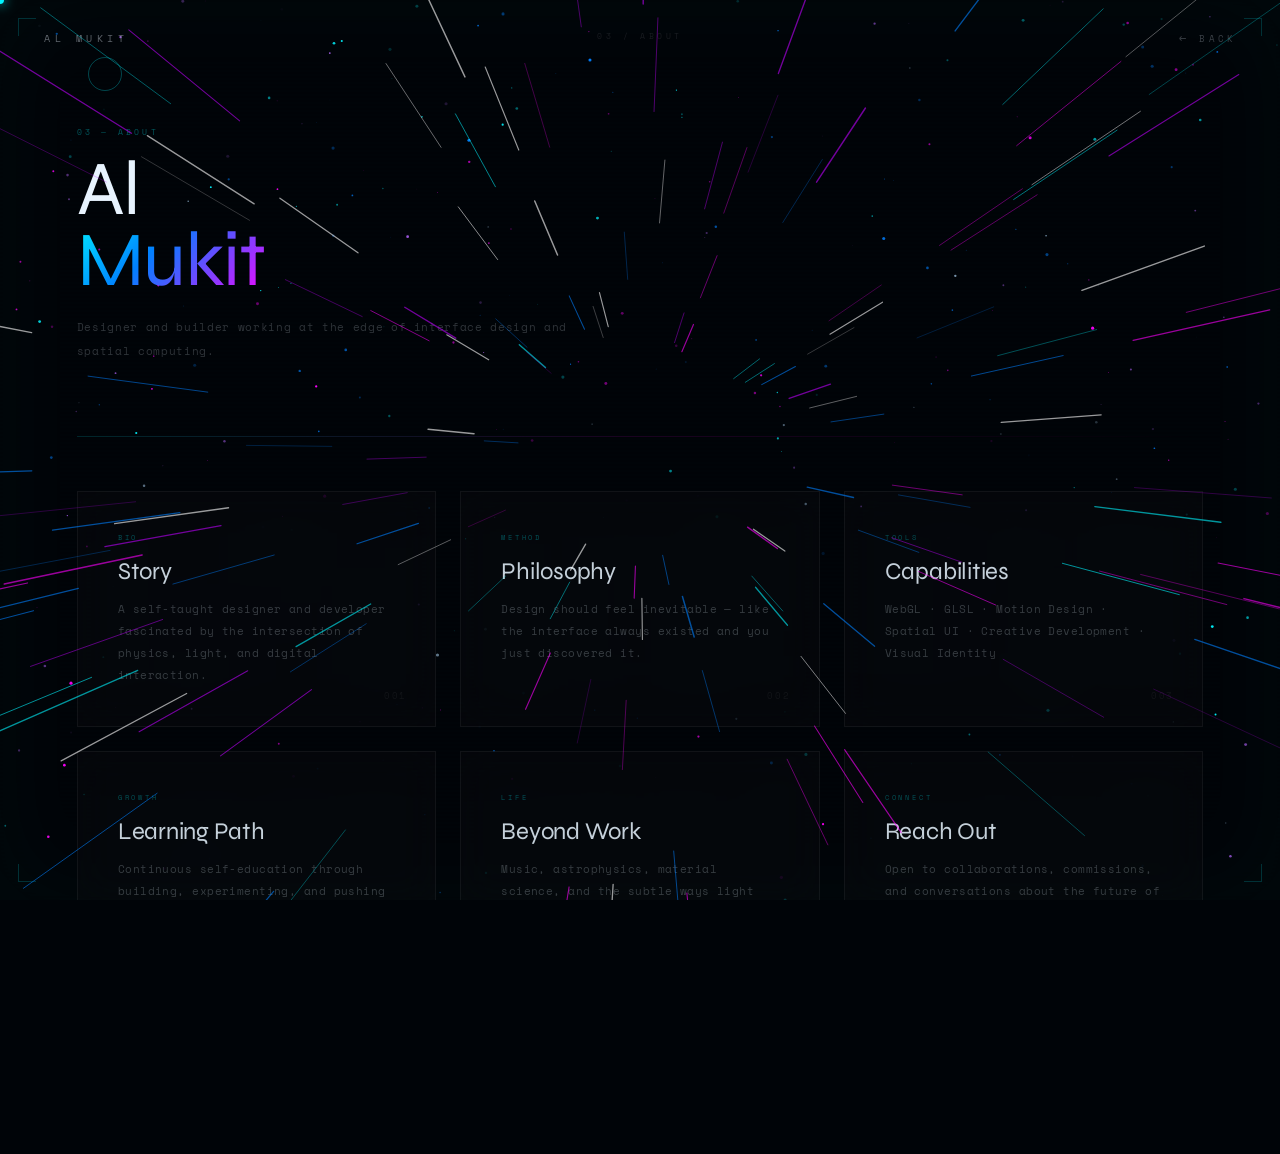
==== about.html @ 35c2d3c3 "Add files via upload" ====
<!DOCTYPE html>
<html lang="en">
<head>
<meta charset="UTF-8">
<meta name="viewport" content="width=device-width, initial-scale=1.0">
<title>About — Al Mukit</title>
<link href="https://fonts.googleapis.com/css2?family=Syne:wght@200;300;400;700&family=Space+Mono:wght@400;700&display=swap" rel="stylesheet">
<style>
*,*::before,*::after{margin:0;padding:0;box-sizing:border-box;}
:root{--cyan:#00f5ff;--magenta:#ff00ff;--blue:#0080ff;--purple:#bf00ff;--deep:#000408;}
html,body{width:100%;height:100%;background:var(--deep);color:#e8f4ff;font-family:'Syne',sans-serif;overflow-x:hidden;cursor:none;}

/* CURSOR */
#cur,#cur-ring{display:none;}
@media(pointer:fine){
  #cur{display:block;position:fixed;z-index:99999;pointer-events:none;width:8px;height:8px;border-radius:50%;background:var(--cyan);transform:translate(-50%,-50%);box-shadow:0 0 12px var(--cyan);mix-blend-mode:screen;}
  #cur-ring{display:block;position:fixed;z-index:99998;pointer-events:none;width:34px;height:34px;border-radius:50%;border:1px solid rgba(0,245,255,0.28);transform:translate(-50%,-50%);transition:width .15s,height .15s;}
}

canvas#bg{position:fixed;inset:0;z-index:0;pointer-events:none;}
.scanlines{position:fixed;inset:0;z-index:2;pointer-events:none;background:repeating-linear-gradient(0deg,transparent,transparent 2px,rgba(0,0,0,0.03) 2px,rgba(0,0,0,0.03) 4px);}
.edge-glow{position:fixed;inset:0;z-index:2;pointer-events:none;box-shadow:inset 0 0 100px rgba(0,245,255,0.03),inset 0 0 50px rgba(0,0,0,0.5);}
.bracket{position:fixed;z-index:10;pointer-events:none;width:18px;height:18px;}
.bracket.tl{top:18px;left:18px;border-top:1px solid rgba(0,245,255,0.18);border-left:1px solid rgba(0,245,255,0.18);}
.bracket.tr{top:18px;right:18px;border-top:1px solid rgba(0,245,255,0.18);border-right:1px solid rgba(0,245,255,0.18);}
.bracket.bl{bottom:18px;left:18px;border-bottom:1px solid rgba(0,245,255,0.18);border-left:1px solid rgba(0,245,255,0.18);}
.bracket.br{bottom:18px;right:18px;border-bottom:1px solid rgba(0,245,255,0.18);border-right:1px solid rgba(0,245,255,0.18);}

/* NAV */
nav{position:fixed;top:0;left:0;right:0;z-index:100;padding:clamp(18px,3.5vw,30px) clamp(20px,5vw,44px);display:flex;align-items:center;justify-content:space-between;}
.logo{font-size:10px;font-weight:400;letter-spacing:0.45em;text-transform:uppercase;color:rgba(232,244,255,0.4);font-family:'Space Mono',monospace;text-decoration:none;cursor:none;}
.back-btn{font-size:9px;font-weight:400;letter-spacing:0.35em;text-transform:uppercase;color:rgba(232,244,255,0.25);font-family:'Space Mono',monospace;text-decoration:none;cursor:none;display:flex;align-items:center;gap:10px;transition:color 0.3s;border:none;background:none;}
.back-btn:hover{color:rgba(0,245,255,0.6);}
.back-btn::before{content:'←';font-size:12px;}

/* PAGE LABEL */
.page-label{position:fixed;top:clamp(18px,3.5vw,30px);left:50%;transform:translateX(-50%);z-index:100;font-family:'Space Mono',monospace;font-size:8px;letter-spacing:0.45em;text-transform:uppercase;color:rgba(232,244,255,0.1);}

/* MAIN CONTENT */
main{position:relative;z-index:10;min-height:100vh;padding:clamp(100px,14vh,140px) clamp(24px,6vw,80px) 80px;}

/* PAGE HEADER */
.page-header{margin-bottom:clamp(40px,8vh,80px);opacity:0;animation:fadeUp 0.9s cubic-bezier(0.23,1,0.32,1) 0.1s both;}
.page-num{font-family:'Space Mono',monospace;font-size:8px;letter-spacing:0.4em;text-transform:uppercase;color:rgba(0,245,255,0.35);margin-bottom:16px;}
.page-title{font-size:clamp(36px,6vw,80px);font-weight:200;letter-spacing:-0.02em;color:#e8f4ff;line-height:0.92;}
.page-title .accent{background:linear-gradient(135deg,var(--cyan),var(--blue) 40%,var(--magenta));-webkit-background-clip:text;-webkit-text-fill-color:transparent;}
.page-desc{margin-top:20px;font-size:clamp(9px,1.4vw,11px);color:rgba(232,244,255,0.2);font-family:'Space Mono',monospace;letter-spacing:0.06em;line-height:2.2;max-width:500px;}

/* DIVIDER */
.divider{width:100%;height:1px;background:linear-gradient(90deg,rgba(0,245,255,0.15),rgba(255,0,255,0.1),transparent);margin-bottom:clamp(40px,6vh,60px);opacity:0;animation:fadeUp 0.7s ease 0.3s both;}

/* GRID */
.grid{display:grid;grid-template-columns:repeat(auto-fill,minmax(min(320px,100%),1fr));gap:clamp(16px,2.5vw,24px);}

/* CARD */
.card{position:relative;padding:clamp(28px,4vw,40px);border:1px solid rgba(255,255,255,0.05);background:rgba(255,255,255,0.015);backdrop-filter:blur(20px);transition:all 0.5s cubic-bezier(0.23,1,0.32,1);cursor:none;opacity:0;overflow:hidden;}
.card::before{content:'';position:absolute;inset:0;background:linear-gradient(135deg,rgba(0,245,255,0.02) 0%,transparent 60%);opacity:0;transition:opacity 0.4s;}
.card::after{content:'';position:absolute;top:0;left:0;right:0;height:1px;background:linear-gradient(90deg,transparent,rgba(0,245,255,0.2),transparent);transform:scaleX(0);transition:transform 0.4s;}
.card:hover{border-color:rgba(0,245,255,0.12);transform:translateY(-4px);}
.card:hover::before{opacity:1;}
.card:hover::after{transform:scaleX(1);}
.card-tag{font-family:'Space Mono',monospace;font-size:7px;letter-spacing:0.4em;text-transform:uppercase;color:rgba(0,245,255,0.3);margin-bottom:14px;}
.card-title{font-size:clamp(18px,2.5vw,24px);font-weight:300;color:rgba(232,244,255,0.85);margin-bottom:12px;letter-spacing:-0.01em;}
.card-desc{font-size:clamp(9px,1.2vw,11px);color:rgba(232,244,255,0.22);font-family:'Space Mono',monospace;line-height:2;letter-spacing:0.04em;}
.card-num{position:absolute;bottom:24px;right:28px;font-family:'Space Mono',monospace;font-size:9px;color:rgba(255,255,255,0.06);letter-spacing:0.2em;}

/* FOOTER LINE */
.foot{margin-top:clamp(50px,8vh,80px);padding-top:24px;border-top:1px solid rgba(255,255,255,0.04);font-family:'Space Mono',monospace;font-size:8px;letter-spacing:0.22em;text-transform:uppercase;color:rgba(232,244,255,0.07);display:flex;justify-content:space-between;opacity:0;animation:fadeUp 0.7s ease 0.8s both;}

@keyframes fadeUp{from{opacity:0;transform:translateY(20px)}to{opacity:1;transform:translateY(0)}}
@keyframes fadeIn{from{opacity:0}to{opacity:1}}

/* TRANSITION OVERLAY */
#trans{position:fixed;inset:0;z-index:99990;pointer-events:none;}
</style>
</head>
<body>

<div id="cur"></div>
<div id="cur-ring"></div>
<canvas id="bg"></canvas>
<div class="scanlines"></div>
<div class="edge-glow"></div>
<div class="bracket tl"></div><div class="bracket tr"></div>
<div class="bracket bl"></div><div class="bracket br"></div>
<canvas id="trans"></canvas>

<nav>
  <a href="index.html" class="logo nav-back">Al Mukit</a>
  <div class="page-label">03 / About</div>
  <a href="index.html" class="back-btn nav-back">Back</a>
</nav>

<main>
  <div class="page-header">
    <div class="page-num">03 — About</div>
    <h1 class="page-title">Al<br><span class="accent">Mukit</span></h1>
    <p class="page-desc">Designer and builder working at the edge of interface design and spatial computing.</p>
  </div>

  <div class="divider"></div>

  <div class="grid">
    <div class="card" style="animation:fadeUp 0.8s cubic-bezier(0.23,1,0.32,1) 0.35s both;">
      <div class="card-tag">Bio</div>
      <div class="card-title">Story</div>
      <div class="card-desc">A self-taught designer and developer fascinated by the intersection of physics, light, and digital interaction.</div>
      <div class="card-num">001</div>
    </div>
    <div class="card" style="animation:fadeUp 0.8s cubic-bezier(0.23,1,0.32,1) 0.43s both;">
      <div class="card-tag">Method</div>
      <div class="card-title">Philosophy</div>
      <div class="card-desc">Design should feel inevitable — like the interface always existed and you just discovered it.</div>
      <div class="card-num">002</div>
    </div>
    <div class="card" style="animation:fadeUp 0.8s cubic-bezier(0.23,1,0.32,1) 0.51s both;">
      <div class="card-tag">Tools</div>
      <div class="card-title">Capabilities</div>
      <div class="card-desc">WebGL · GLSL · Motion Design · Spatial UI · Creative Development · Visual Identity</div>
      <div class="card-num">003</div>
    </div>
    <div class="card" style="animation:fadeUp 0.8s cubic-bezier(0.23,1,0.32,1) 0.59s both;">
      <div class="card-tag">Growth</div>
      <div class="card-title">Learning Path</div>
      <div class="card-desc">Continuous self-education through building, experimenting, and pushing boundaries of the web platform.</div>
      <div class="card-num">004</div>
    </div>
    <div class="card" style="animation:fadeUp 0.8s cubic-bezier(0.23,1,0.32,1) 0.67s both;">
      <div class="card-tag">Life</div>
      <div class="card-title">Beyond Work</div>
      <div class="card-desc">Music, astrophysics, material science, and the subtle ways light interacts with the physical world.</div>
      <div class="card-num">005</div>
    </div>
    <div class="card" style="animation:fadeUp 0.8s cubic-bezier(0.23,1,0.32,1) 0.75s both;">
      <div class="card-tag">Connect</div>
      <div class="card-title">Reach Out</div>
      <div class="card-desc">Open to collaborations, commissions, and conversations about the future of interfaces.</div>
      <div class="card-num">006</div>
    </div>
  </div>

  <div class="foot">
    <span>© 2026 Al Mukit</span>
    <span>About</span>
    <span>Made with ❤️</span>
  </div>
</main>

<script>
// CURSOR
const cur=document.getElementById('cur'),ring=document.getElementById('cur-ring');
if(cur){
  let mx=innerWidth/2,my=innerHeight/2,rx=mx,ry=my;
  document.addEventListener('mousemove',e=>{mx=e.clientX;my=e.clientY;cur.style.left=mx+'px';cur.style.top=my+'px';});
  (function ar(){if(!ring)return;rx+=(mx-rx)*0.13;ry+=(my-ry)*0.13;ring.style.left=rx+'px';ring.style.top=ry+'px';requestAnimationFrame(ar);})();
}

// STAR BG
const bgC=document.getElementById('bg'),bgX=bgC.getContext('2d');
let stars=[];
function resizeBg(){bgC.width=innerWidth;bgC.height=innerHeight;stars=Array.from({length:400},()=>({x:Math.random()*bgC.width,y:Math.random()*bgC.height,r:Math.random()*1.4+0.2,a:Math.random(),da:(Math.random()-0.5)*0.004,col:Math.random()>0.75?'rgba(0,245,255,':Math.random()>0.6?'rgba(255,0,255,':Math.random()>0.45?'rgba(0,128,255,':Math.random()>0.3?'rgba(180,100,255,':'rgba(180,220,255,'}));}
resizeBg();window.addEventListener('resize',resizeBg);
(function db(){bgX.clearRect(0,0,bgC.width,bgC.height);stars.forEach(s=>{s.a+=s.da;if(s.a<=0||s.a>=1)s.da*=-1;bgX.beginPath();bgX.arc(s.x,s.y,s.r,0,Math.PI*2);bgX.fillStyle=s.col+Math.max(0,Math.min(1,s.a)).toFixed(2)+')';bgX.fill();});requestAnimationFrame(db);})();

// ENTRY — star implosion (stars converge to center then page appears)
const tc=document.getElementById('trans'),tCtx=tc.getContext('2d');
function resizeT(){tc.width=innerWidth;tc.height=innerHeight;}resizeT();window.addEventListener('resize',resizeT);
(function entryAnim(){
  const cx=innerWidth/2,cy=innerHeight/2;
  const pts=Array.from({length:160},()=>{
    const angle=Math.random()*Math.PI*2;
    const dist=Math.random()*Math.max(innerWidth,innerHeight)*0.8+200;
    return{x:cx+Math.cos(angle)*dist,y:cy+Math.sin(angle)*dist,tx:cx,ty:cy,col:['#00f5ff','#ff00ff','#0080ff','#bf00ff','#ffffff'][Math.floor(Math.random()*5)],a:1,done:false,w:Math.random()*1.2+0.3};
  });
  let frame=0;
  function draw(){
    frame++;
    tCtx.clearRect(0,0,tc.width,tc.height);
    if(frame>35){tCtx.clearRect(0,0,tc.width,tc.height);return;}
    const prog=frame/35;
    pts.forEach(p=>{
      const cx2=p.x+(p.tx-p.x)*prog*1.2;
      const cy2=p.y+(p.ty-p.y)*prog*1.2;
      const tail=p.x+(p.tx-p.x)*Math.max(0,prog-0.12)*1.2;
      const tail2=p.y+(p.ty-p.y)*Math.max(0,prog-0.12)*1.2;
      tCtx.beginPath();tCtx.moveTo(cx2,cy2);tCtx.lineTo(tail,tail2);
      tCtx.strokeStyle=p.col;tCtx.globalAlpha=1-prog;tCtx.lineWidth=p.w;tCtx.lineCap='round';tCtx.stroke();tCtx.globalAlpha=1;
    });
    requestAnimationFrame(draw);
  }
  draw();
})();

// BACK NAV with burst
function burstOut(href){
  const cx=innerWidth/2,cy=innerHeight/2;
  const pts=Array.from({length:200},()=>{
    const angle=Math.random()*Math.PI*2,spd=Math.random()*16+5;
    return{x:cx,y:cy,vx:Math.cos(angle)*spd,vy:Math.sin(angle)*spd,col:['#00f5ff','#ff00ff','#0080ff','#bf00ff','#fff'][Math.floor(Math.random()*5)],a:1,da:-(Math.random()*0.02+0.01),w:Math.random()*1.2+0.3};
  });
  const flash=document.createElement('div');
  flash.style.cssText='position:fixed;inset:0;z-index:99989;background:#fff;opacity:0;pointer-events:none;transition:opacity 0.1s;';
  document.body.appendChild(flash);
  setTimeout(()=>{flash.style.opacity='0.7';},0);
  setTimeout(()=>{flash.style.opacity='0';},130);
  let el=0;
  (function draw(){
    el++;
    tCtx.clearRect(0,0,tc.width,tc.height);
    if(el>18){const fa=Math.min((el-18)/20,1);tCtx.fillStyle=`rgba(0,4,8,${(fa*0.95).toFixed(2)})`;tCtx.fillRect(0,0,tc.width,tc.height);}
    pts.forEach(p=>{
      if(p.a<=0)return;
      p.x+=p.vx;p.y+=p.vy;p.vx*=0.97;p.vy*=0.97;p.a+=p.da;
      const tx=p.x-p.vx*5,ty=p.y-p.vy*5;
      tCtx.beginPath();tCtx.moveTo(p.x,p.y);tCtx.lineTo(tx,ty);
      tCtx.strokeStyle=p.col;tCtx.globalAlpha=Math.max(0,p.a);tCtx.lineWidth=p.w;tCtx.lineCap='round';tCtx.stroke();tCtx.globalAlpha=1;
    });
    if(el>50){window.location.href=href;return;}
    requestAnimationFrame(draw);
  })();
}
document.querySelectorAll('.nav-back').forEach(a=>{
  a.addEventListener('click',e=>{e.preventDefault();burstOut(a.getAttribute('href'));});
});
</script>
</body>
</html>
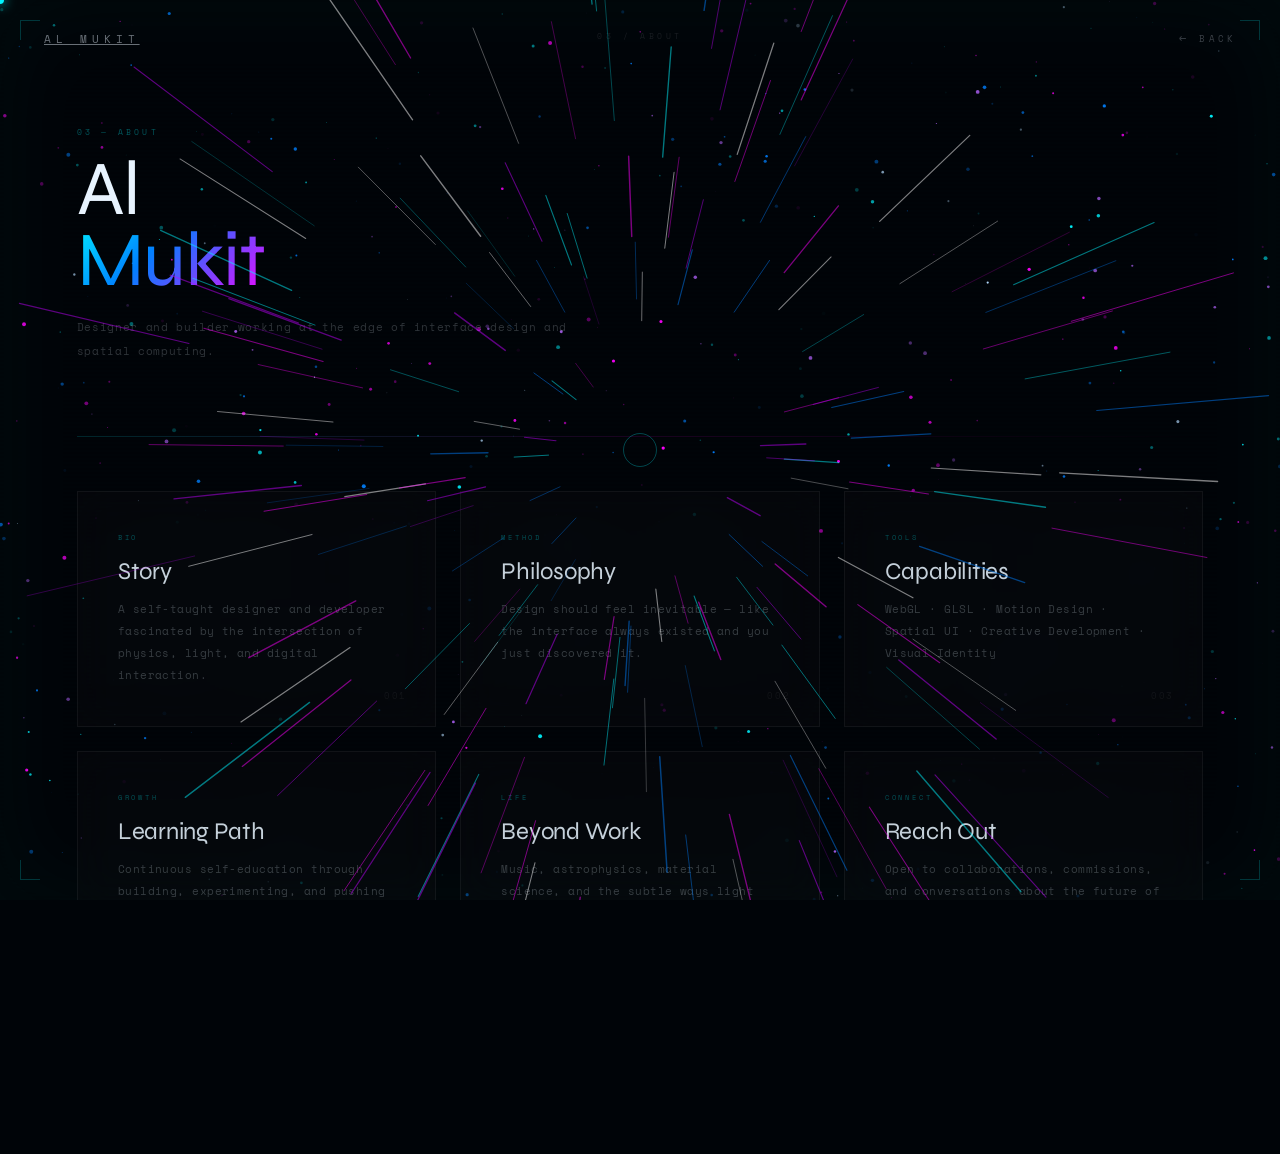
==== commit c02dfc1c: "Extract inline CSS/JS; add shared assets Remove large inline styles and scripts from multiple pages " ====
--- a/about.html
+++ b/about.html
@@ -5,86 +5,28 @@
 <meta name="viewport" content="width=device-width, initial-scale=1.0">
 <title>About — Al Mukit</title>
 <link href="https://fonts.googleapis.com/css2?family=Syne:wght@200;300;400;700&family=Space+Mono:wght@400;700&display=swap" rel="stylesheet">
-<style>
-*,*::before,*::after{margin:0;padding:0;box-sizing:border-box;}
-:root{--cyan:#00f5ff;--magenta:#ff00ff;--blue:#0080ff;--purple:#bf00ff;--deep:#000408;}
-html,body{width:100%;height:100%;background:var(--deep);color:#e8f4ff;font-family:'Syne',sans-serif;overflow-x:hidden;cursor:none;}
+<!-- Core shared system styles framework -->
+<link rel="stylesheet" href="css/global.css">
+<!-- Page profile specific grid variables -->
+<link rel="stylesheet" href="css/about.css">
+</head>
+<body class="about-page">
 
-/* CURSOR */
-#cur,#cur-ring{display:none;}
-@media(pointer:fine){
-  #cur{display:block;position:fixed;z-index:99999;pointer-events:none;width:8px;height:8px;border-radius:50%;background:var(--cyan);transform:translate(-50%,-50%);box-shadow:0 0 12px var(--cyan);mix-blend-mode:screen;}
-  #cur-ring{display:block;position:fixed;z-index:99998;pointer-events:none;width:34px;height:34px;border-radius:50%;border:1px solid rgba(0,245,255,0.28);transform:translate(-50%,-50%);transition:width .15s,height .15s;}
-}
-
-canvas#bg{position:fixed;inset:0;z-index:0;pointer-events:none;}
-.scanlines{position:fixed;inset:0;z-index:2;pointer-events:none;background:repeating-linear-gradient(0deg,transparent,transparent 2px,rgba(0,0,0,0.03) 2px,rgba(0,0,0,0.03) 4px);}
-.edge-glow{position:fixed;inset:0;z-index:2;pointer-events:none;box-shadow:inset 0 0 100px rgba(0,245,255,0.03),inset 0 0 50px rgba(0,0,0,0.5);}
-.bracket{position:fixed;z-index:10;pointer-events:none;width:18px;height:18px;}
-.bracket.tl{top:18px;left:18px;border-top:1px solid rgba(0,245,255,0.18);border-left:1px solid rgba(0,245,255,0.18);}
-.bracket.tr{top:18px;right:18px;border-top:1px solid rgba(0,245,255,0.18);border-right:1px solid rgba(0,245,255,0.18);}
-.bracket.bl{bottom:18px;left:18px;border-bottom:1px solid rgba(0,245,255,0.18);border-left:1px solid rgba(0,245,255,0.18);}
-.bracket.br{bottom:18px;right:18px;border-bottom:1px solid rgba(0,245,255,0.18);border-right:1px solid rgba(0,245,255,0.18);}
-
-/* NAV */
-nav{position:fixed;top:0;left:0;right:0;z-index:100;padding:clamp(18px,3.5vw,30px) clamp(20px,5vw,44px);display:flex;align-items:center;justify-content:space-between;}
-.logo{font-size:10px;font-weight:400;letter-spacing:0.45em;text-transform:uppercase;color:rgba(232,244,255,0.4);font-family:'Space Mono',monospace;text-decoration:none;cursor:none;}
-.back-btn{font-size:9px;font-weight:400;letter-spacing:0.35em;text-transform:uppercase;color:rgba(232,244,255,0.25);font-family:'Space Mono',monospace;text-decoration:none;cursor:none;display:flex;align-items:center;gap:10px;transition:color 0.3s;border:none;background:none;}
-.back-btn:hover{color:rgba(0,245,255,0.6);}
-.back-btn::before{content:'←';font-size:12px;}
-
-/* PAGE LABEL */
-.page-label{position:fixed;top:clamp(18px,3.5vw,30px);left:50%;transform:translateX(-50%);z-index:100;font-family:'Space Mono',monospace;font-size:8px;letter-spacing:0.45em;text-transform:uppercase;color:rgba(232,244,255,0.1);}
-
-/* MAIN CONTENT */
-main{position:relative;z-index:10;min-height:100vh;padding:clamp(100px,14vh,140px) clamp(24px,6vw,80px) 80px;}
-
-/* PAGE HEADER */
-.page-header{margin-bottom:clamp(40px,8vh,80px);opacity:0;animation:fadeUp 0.9s cubic-bezier(0.23,1,0.32,1) 0.1s both;}
-.page-num{font-family:'Space Mono',monospace;font-size:8px;letter-spacing:0.4em;text-transform:uppercase;color:rgba(0,245,255,0.35);margin-bottom:16px;}
-.page-title{font-size:clamp(36px,6vw,80px);font-weight:200;letter-spacing:-0.02em;color:#e8f4ff;line-height:0.92;}
-.page-title .accent{background:linear-gradient(135deg,var(--cyan),var(--blue) 40%,var(--magenta));-webkit-background-clip:text;-webkit-text-fill-color:transparent;}
-.page-desc{margin-top:20px;font-size:clamp(9px,1.4vw,11px);color:rgba(232,244,255,0.2);font-family:'Space Mono',monospace;letter-spacing:0.06em;line-height:2.2;max-width:500px;}
-
-/* DIVIDER */
-.divider{width:100%;height:1px;background:linear-gradient(90deg,rgba(0,245,255,0.15),rgba(255,0,255,0.1),transparent);margin-bottom:clamp(40px,6vh,60px);opacity:0;animation:fadeUp 0.7s ease 0.3s both;}
-
-/* GRID */
-.grid{display:grid;grid-template-columns:repeat(auto-fill,minmax(min(320px,100%),1fr));gap:clamp(16px,2.5vw,24px);}
-
-/* CARD */
-.card{position:relative;padding:clamp(28px,4vw,40px);border:1px solid rgba(255,255,255,0.05);background:rgba(255,255,255,0.015);backdrop-filter:blur(20px);transition:all 0.5s cubic-bezier(0.23,1,0.32,1);cursor:none;opacity:0;overflow:hidden;}
-.card::before{content:'';position:absolute;inset:0;background:linear-gradient(135deg,rgba(0,245,255,0.02) 0%,transparent 60%);opacity:0;transition:opacity 0.4s;}
-.card::after{content:'';position:absolute;top:0;left:0;right:0;height:1px;background:linear-gradient(90deg,transparent,rgba(0,245,255,0.2),transparent);transform:scaleX(0);transition:transform 0.4s;}
-.card:hover{border-color:rgba(0,245,255,0.12);transform:translateY(-4px);}
-.card:hover::before{opacity:1;}
-.card:hover::after{transform:scaleX(1);}
-.card-tag{font-family:'Space Mono',monospace;font-size:7px;letter-spacing:0.4em;text-transform:uppercase;color:rgba(0,245,255,0.3);margin-bottom:14px;}
-.card-title{font-size:clamp(18px,2.5vw,24px);font-weight:300;color:rgba(232,244,255,0.85);margin-bottom:12px;letter-spacing:-0.01em;}
-.card-desc{font-size:clamp(9px,1.2vw,11px);color:rgba(232,244,255,0.22);font-family:'Space Mono',monospace;line-height:2;letter-spacing:0.04em;}
-.card-num{position:absolute;bottom:24px;right:28px;font-family:'Space Mono',monospace;font-size:9px;color:rgba(255,255,255,0.06);letter-spacing:0.2em;}
-
-/* FOOTER LINE */
-.foot{margin-top:clamp(50px,8vh,80px);padding-top:24px;border-top:1px solid rgba(255,255,255,0.04);font-family:'Space Mono',monospace;font-size:8px;letter-spacing:0.22em;text-transform:uppercase;color:rgba(232,244,255,0.07);display:flex;justify-content:space-between;opacity:0;animation:fadeUp 0.7s ease 0.8s both;}
-
-@keyframes fadeUp{from{opacity:0;transform:translateY(20px)}to{opacity:1;transform:translateY(0)}}
-@keyframes fadeIn{from{opacity:0}to{opacity:1}}
-
-/* TRANSITION OVERLAY */
-#trans{position:fixed;inset:0;z-index:99990;pointer-events:none;}
-</style>
-</head>
-<body>
-
+<!-- Core Application Cursor Fields -->
 <div id="cur"></div>
 <div id="cur-ring"></div>
-<canvas id="bg"></canvas>
+
+<!-- Background Star Field Canvas Element (Shared Engine Identifier) -->
+<canvas id="bg-canvas"></canvas>
 <div class="scanlines"></div>
 <div class="edge-glow"></div>
 <div class="bracket tl"></div><div class="bracket tr"></div>
 <div class="bracket bl"></div><div class="bracket br"></div>
+
+<!-- Implosion/Explosion Transition Interface Overlay Layer -->
 <canvas id="trans"></canvas>
 
+<!-- Top Level Core Navigation Panel -->
 <nav>
   <a href="index.html" class="logo nav-back">Al Mukit</a>
   <div class="page-label">03 / About</div>
@@ -100,6 +42,7 @@
 
   <div class="divider"></div>
 
+  <!-- Profiling Presentation Data Mesh -->
   <div class="grid">
     <div class="card" style="animation:fadeUp 0.8s cubic-bezier(0.23,1,0.32,1) 0.35s both;">
       <div class="card-tag">Bio</div>
@@ -146,82 +89,7 @@
   </div>
 </main>
 
-<script>
-// CURSOR
-const cur=document.getElementById('cur'),ring=document.getElementById('cur-ring');
-if(cur){
-  let mx=innerWidth/2,my=innerHeight/2,rx=mx,ry=my;
-  document.addEventListener('mousemove',e=>{mx=e.clientX;my=e.clientY;cur.style.left=mx+'px';cur.style.top=my+'px';});
-  (function ar(){if(!ring)return;rx+=(mx-rx)*0.13;ry+=(my-ry)*0.13;ring.style.left=rx+'px';ring.style.top=ry+'px';requestAnimationFrame(ar);})();
-}
-
-// STAR BG
-const bgC=document.getElementById('bg'),bgX=bgC.getContext('2d');
-let stars=[];
-function resizeBg(){bgC.width=innerWidth;bgC.height=innerHeight;stars=Array.from({length:400},()=>({x:Math.random()*bgC.width,y:Math.random()*bgC.height,r:Math.random()*1.4+0.2,a:Math.random(),da:(Math.random()-0.5)*0.004,col:Math.random()>0.75?'rgba(0,245,255,':Math.random()>0.6?'rgba(255,0,255,':Math.random()>0.45?'rgba(0,128,255,':Math.random()>0.3?'rgba(180,100,255,':'rgba(180,220,255,'}));}
-resizeBg();window.addEventListener('resize',resizeBg);
-(function db(){bgX.clearRect(0,0,bgC.width,bgC.height);stars.forEach(s=>{s.a+=s.da;if(s.a<=0||s.a>=1)s.da*=-1;bgX.beginPath();bgX.arc(s.x,s.y,s.r,0,Math.PI*2);bgX.fillStyle=s.col+Math.max(0,Math.min(1,s.a)).toFixed(2)+')';bgX.fill();});requestAnimationFrame(db);})();
-
-// ENTRY — star implosion (stars converge to center then page appears)
-const tc=document.getElementById('trans'),tCtx=tc.getContext('2d');
-function resizeT(){tc.width=innerWidth;tc.height=innerHeight;}resizeT();window.addEventListener('resize',resizeT);
-(function entryAnim(){
-  const cx=innerWidth/2,cy=innerHeight/2;
-  const pts=Array.from({length:160},()=>{
-    const angle=Math.random()*Math.PI*2;
-    const dist=Math.random()*Math.max(innerWidth,innerHeight)*0.8+200;
-    return{x:cx+Math.cos(angle)*dist,y:cy+Math.sin(angle)*dist,tx:cx,ty:cy,col:['#00f5ff','#ff00ff','#0080ff','#bf00ff','#ffffff'][Math.floor(Math.random()*5)],a:1,done:false,w:Math.random()*1.2+0.3};
-  });
-  let frame=0;
-  function draw(){
-    frame++;
-    tCtx.clearRect(0,0,tc.width,tc.height);
-    if(frame>35){tCtx.clearRect(0,0,tc.width,tc.height);return;}
-    const prog=frame/35;
-    pts.forEach(p=>{
-      const cx2=p.x+(p.tx-p.x)*prog*1.2;
-      const cy2=p.y+(p.ty-p.y)*prog*1.2;
-      const tail=p.x+(p.tx-p.x)*Math.max(0,prog-0.12)*1.2;
-      const tail2=p.y+(p.ty-p.y)*Math.max(0,prog-0.12)*1.2;
-      tCtx.beginPath();tCtx.moveTo(cx2,cy2);tCtx.lineTo(tail,tail2);
-      tCtx.strokeStyle=p.col;tCtx.globalAlpha=1-prog;tCtx.lineWidth=p.w;tCtx.lineCap='round';tCtx.stroke();tCtx.globalAlpha=1;
-    });
-    requestAnimationFrame(draw);
-  }
-  draw();
-})();
-
-// BACK NAV with burst
-function burstOut(href){
-  const cx=innerWidth/2,cy=innerHeight/2;
-  const pts=Array.from({length:200},()=>{
-    const angle=Math.random()*Math.PI*2,spd=Math.random()*16+5;
-    return{x:cx,y:cy,vx:Math.cos(angle)*spd,vy:Math.sin(angle)*spd,col:['#00f5ff','#ff00ff','#0080ff','#bf00ff','#fff'][Math.floor(Math.random()*5)],a:1,da:-(Math.random()*0.02+0.01),w:Math.random()*1.2+0.3};
-  });
-  const flash=document.createElement('div');
-  flash.style.cssText='position:fixed;inset:0;z-index:99989;background:#fff;opacity:0;pointer-events:none;transition:opacity 0.1s;';
-  document.body.appendChild(flash);
-  setTimeout(()=>{flash.style.opacity='0.7';},0);
-  setTimeout(()=>{flash.style.opacity='0';},130);
-  let el=0;
-  (function draw(){
-    el++;
-    tCtx.clearRect(0,0,tc.width,tc.height);
-    if(el>18){const fa=Math.min((el-18)/20,1);tCtx.fillStyle=`rgba(0,4,8,${(fa*0.95).toFixed(2)})`;tCtx.fillRect(0,0,tc.width,tc.height);}
-    pts.forEach(p=>{
-      if(p.a<=0)return;
-      p.x+=p.vx;p.y+=p.vy;p.vx*=0.97;p.vy*=0.97;p.a+=p.da;
-      const tx=p.x-p.vx*5,ty=p.y-p.vy*5;
-      tCtx.beginPath();tCtx.moveTo(p.x,p.y);tCtx.lineTo(tx,ty);
-      tCtx.strokeStyle=p.col;tCtx.globalAlpha=Math.max(0,p.a);tCtx.lineWidth=p.w;tCtx.lineCap='round';tCtx.stroke();tCtx.globalAlpha=1;
-    });
-    if(el>50){window.location.href=href;return;}
-    requestAnimationFrame(draw);
-  })();
-}
-document.querySelectorAll('.nav-back').forEach(a=>{
-  a.addEventListener('click',e=>{e.preventDefault();burstOut(a.getAttribute('href'));});
-});
-</script>
+<!-- Central Structural Application Logic Script -->
+<script src="js/main.js"></script>
 </body>
-</html>
+</html>
--- a/css/global.css
+++ b/css/global.css
@@ -0,0 +1,137 @@
+/* css/global.css */
+*,*::before,*::after { margin:0; padding:0; box-sizing:border-box; }
+:root { --cyan:#00f5ff; --magenta:#ff00ff; --blue:#0080ff; --deep:#000408; }
+html,body { width:100%; height:100%; background:var(--deep); color:#e8f4ff; font-family:'Syne',sans-serif; overflow:hidden; cursor:none; }
+
+/* CURSOR */
+#cur,#cur-ring { display:none; }
+@media(pointer:fine) {
+  #cur { display:block; position:fixed; z-index:99999; pointer-events:none; width:8px; height:8px; border-radius:50%; background:var(--cyan); transform:translate(-50%,-50%); box-shadow:0 0 12px var(--cyan); mix-blend-mode:screen; }
+  #cur-ring { display:block; position:fixed; z-index:99998; pointer-events:none; width:34px; height:34px; border-radius:50%; border:1px solid rgba(0,245,255,0.28); transform:translate(-50%,-50%); transition:width .15s,height .15s; }
+  body.hover #cur { background:var(--magenta); }
+  body.hover #cur-ring { width:48px; height:48px; border-color:rgba(255,0,255,0.3); }
+}
+
+/* PARALLAX DEPTH LAYERS */
+.p-far    { will-change: transform; transition: transform 0.12s ease-out; }
+.p-mid    { will-change: transform; transition: transform 0.08s ease-out; }
+.p-near   { will-change: transform; transition: transform 0.05s ease-out; }
+.p-front  { will-change: transform; transition: transform 0.03s ease-out; }
+
+/* SCANLINES & OVERLAYS */
+#bg-canvas,#cv { position:fixed; inset:0; z-index:0; pointer-events:none; }
+#cv { z-index:1; }
+.scanlines { position:fixed; inset:0; z-index:5; pointer-events:none; background:repeating-linear-gradient(0deg,transparent,transparent 2px,rgba(0,0,0,0.03) 2px,rgba(0,0,0,0.03) 4px); }
+.edge-glow { position:fixed; inset:0; z-index:3; pointer-events:none; box-shadow:inset 0 0 100px rgba(0,245,255,0.04),inset 0 0 50px rgba(0,0,0,0.5); }
+.bracket { position:fixed; z-index:20; pointer-events:none; width:20px; height:20px; }
+.bracket.tl { top:20px; left:20px; border-top:1px solid rgba(0,245,255,0.2); border-left:1px solid rgba(0,245,255,0.2); }
+.bracket.tr { top:20px; right:20px; border-top:1px solid rgba(0,245,255,0.2); border-right:1px solid rgba(0,245,255,0.2); }
+.bracket.bl { bottom:20px; left:20px; border-bottom:1px solid rgba(0,245,255,0.2); border-left:1px solid rgba(0,245,255,0.2); }
+.bracket.br { bottom:20px; right:20px; border-bottom:1px solid rgba(0,245,255,0.2); border-right:1px solid rgba(0,245,255,0.2); }
+
+/* NAV */
+nav { position:fixed; top:0; left:0; right:0; z-index:9400; padding:clamp(18px,3.5vw,30px) clamp(20px,5vw,44px); display:flex; align-items:center; justify-content:space-between; }
+.logo { font-size:clamp(9px,1.5vw,11px); font-weight:400; letter-spacing:0.45em; text-transform:uppercase; cursor:none; color:rgba(232,244,255,0.45); font-family:'Space Mono',monospace; }
+.ham { display:flex; flex-direction:column; gap:6px; cursor:none; padding:8px; z-index:300; }
+.ham span { display:block; width:22px; height:1px; background:rgba(232,244,255,0.3); transition:all 0.4s cubic-bezier(0.23,1,0.32,1); transform-origin:center; }
+.ham.open span:nth-child(1) { transform:translateY(7px) rotate(45deg); background:var(--cyan); }
+.ham.open span:nth-child(2) { opacity:0; transform:scaleX(0); }
+.ham.open span:nth-child(3) { transform:translateY(-7px) rotate(-45deg); background:var(--cyan); }
+.status-bar { position:fixed; top:clamp(22px,3.5vw,36px); left:50%; transform:translateX(-50%); z-index:150; font-family:'Space Mono',monospace; font-size:clamp(7px,1vw,8px); letter-spacing:0.4em; text-transform:uppercase; color:rgba(232,244,255,0.1); display:flex; align-items:center; gap:14px; white-space:nowrap; }
+.status-dot { width:3px; height:3px; border-radius:50%; background:var(--cyan); opacity:0.4; animation:pulse 2.5s ease-in-out infinite; }
+
+/* DROPDOWN */
+.menu-drop { position:fixed; top:0; right:0; bottom:0; width:min(300px,85vw); z-index:9500; background:rgba(0,4,8,0.94); backdrop-filter:blur(40px); border-left:1px solid rgba(255,255,255,0.05); padding:clamp(70px,12vh,100px) clamp(24px,5vw,44px) 50px; display:flex; flex-direction:column; justify-content:space-between; transform:translateX(100%); transition:transform 0.55s cubic-bezier(0.23,1,0.32,1); pointer-events:none; }
+.menu-drop.open { transform:translateX(0); pointer-events:all; }
+.menu-drop.open .menu-link { pointer-events:all !important; cursor:none; position:relative; z-index:9600; }
+.menu-links { display:flex; flex-direction:column; }
+.menu-link { display:flex; align-items:center; justify-content:space-between; padding:16px 0; border-bottom:1px solid rgba(255,255,255,0.04); text-decoration:none; color:rgba(232,244,255,0.22); font-size:clamp(9px,1.5vw,11px); font-family:'Space Mono',monospace; letter-spacing:0.35em; text-transform:uppercase; cursor:none; opacity:0; transform:translateX(16px); transition:color 0.3s,opacity 0.45s,transform 0.45s; }
+.menu-drop.open .menu-link:nth-child(1) { opacity:1; transform:none; transition-delay:0.1s; }
+.menu-drop.open .menu-link:nth-child(2) { opacity:1; transform:none; transition-delay:0.16s; }
+.menu-drop.open .menu-link:nth-child(3) { opacity:1; transform:none; transition-delay:0.22s; }
+.menu-drop.open .menu-link:nth-child(4) { opacity:1; transform:none; transition-delay:0.28s; }
+.menu-link:hover, .menu-link.highlight:hover { color:var(--cyan); }
+.menu-link.highlight { color:rgba(232,244,255,0.35); }
+.menu-num { font-size:7px; color:rgba(0,245,255,0.28); letter-spacing:0.2em; }
+.menu-arrow { font-size:10px; opacity:0; transition:all 0.3s; }
+.menu-link:hover .menu-arrow { transform:translateX(4px); opacity:0.6; color:var(--cyan); }
+.menu-foot { font-family:'Space Mono',monospace; font-size:clamp(7px,1vw,8px); color:rgba(232,244,255,0.1); line-height:2.4; letter-spacing:0.15em; opacity:0; transition:opacity 0.5s 0.35s; }
+.menu-drop.open .menu-foot { opacity:1; }
+
+/* BUTTONS */
+.btn-contact { position:fixed; bottom:clamp(22px,4.5vh,38px); left:clamp(18px,4vw,40px); z-index:100; display:flex; align-items:center; gap:10px; padding:clamp(9px,2vh,12px) clamp(14px,3vw,22px); background:transparent; border:1px solid rgba(255,255,255,0.06); cursor:none; transition:all 0.35s; opacity:0; }
+.btn-contact:hover { border-color:rgba(0,245,255,0.18); }
+.btn-contact span { font-family:'Space Mono',monospace; font-size:clamp(7px,1vw,8px); letter-spacing:0.35em; text-transform:uppercase; color:rgba(232,244,255,0.25); transition:color 0.3s; }
+.btn-contact:hover span { color:rgba(0,245,255,0.55); }
+.btn-dot { width:3px; height:3px; border-radius:50%; background:var(--cyan); opacity:0.45; animation:pulse 2s ease-in-out infinite; }
+.btn-music { position:fixed; bottom:clamp(22px,4.5vh,38px); right:clamp(18px,4vw,40px); z-index:100; width:42px; height:42px; border-radius:50%; background:transparent; border:1px solid rgba(255,255,255,0.08); backdrop-filter:blur(10px); cursor:none; display:flex; align-items:center; justify-content:center; transition:all 0.35s; opacity:0; pointer-events:all; }
+.btn-music:hover { border-color:rgba(0,245,255,0.25); box-shadow:0 0 20px rgba(0,245,255,0.1); }
+.btn-music.playing { border-color:rgba(0,245,255,0.3); box-shadow:0 0 16px rgba(0,245,255,0.15); }
+.music-bars { display:flex; align-items:flex-end; gap:2px; height:14px; }
+.music-bar { width:2px; background:rgba(232,244,255,0.22); transition:background 0.3s; border-radius:1px; }
+.btn-music.playing .music-bar { background:rgba(0,245,255,0.6); }
+.btn-music:hover .music-bar { background:rgba(0,245,255,0.4); }
+.mb1 { height:4px; animation:bar 1.1s ease-in-out infinite; }
+.mb2 { height:10px; animation:bar 0.8s ease-in-out infinite 0.2s; }
+.mb3 { height:6px; animation:bar 1.3s ease-in-out infinite 0.1s; }
+.mb4 { height:12px; animation:bar 0.9s ease-in-out infinite 0.3s; }
+
+/* MENU CLOSE CROSS BUTTON */
+.menu-close {
+  position: absolute;
+  top: clamp(20px, 3.5vw, 36px);
+  right: clamp(20px, 5vw, 44px);
+  background: none;
+  border: none;
+  color: rgba(232, 244, 255, 0.3);
+  font-size: clamp(24px, 3.5vw, 32px);
+  font-family: 'Space Mono', monospace;
+  cursor: none; /* Keeps custom cursor active */
+  transition: color 0.3s, transform 0.3s cubic-bezier(0.23, 1, 0.32, 1);
+  z-index: 9700;
+  line-height: 1;
+}
+.menu-close:hover {
+  color: var(--cyan);
+  transform: rotate(90deg);
+}
+
+/* FIX CONTACT US ACTIVE INTERACTIONS */
+.btn-contact {
+  pointer-events: all !important; /* Forces link frame usability */
+}
+
+/* FOOTER */
+footer { position:fixed; bottom:0; left:0; right:0; z-index:50; padding:0 clamp(20px,4vw,44px) clamp(10px,2vh,16px); pointer-events:none; display:flex; justify-content:center; opacity:0; }
+.footer-copy { font-family:'Space Mono',monospace; font-size:clamp(7px,1vw,8px); letter-spacing:0.22em; text-transform:uppercase; color:rgba(232,244,255,0.07); line-height:1.8; text-align:center; }
+.footer-copy a { color:rgba(0,245,255,0.12); text-decoration:none; pointer-events:all; cursor:none; transition:color 0.3s; }
+.footer-copy a:hover { color:rgba(0,245,255,0.35); }
+
+/* GLASS LENS */
+#warp-layer {
+  position:fixed; inset:0; z-index:200; pointer-events:none; 
+  filter:url(#warp-filter); 
+  clip-path:circle(0px at 50% 50%); -webkit-clip-path:circle(0px at 50% 50%); 
+  will-change:clip-path, transform;
+  transform: translate3d(0,0,0);
+  backdrop-filter:brightness(1.12) saturate(1.6) contrast(1.05); -webkit-backdrop-filter:brightness(1.12) saturate(1.6) contrast(1.05); 
+  background:rgba(0,245,255,0.025); 
+}
+#lens-deco { position:fixed; z-index:210; pointer-events:none; width:clamp(160px,20vw,280px); height:clamp(160px,20vw,280px); transform:translate(-50%,-50%); will-change:left,top; border-radius:50%; transition:border-radius 0.3s cubic-bezier(0.23,1,0.32,1); }
+#lens-rim { position:absolute; inset:0; border-radius:50%; border:1.5px solid rgba(255,255,255,0.3); box-shadow: inset 0 0 0 1px rgba(0,245,255,0.4), inset 1px 1px 0 rgba(255,80,180,0.22), inset -1px -1px 0 rgba(100,200,255,0.22), 0 0 40px rgba(0,245,255,0.2), 0 0 80px rgba(180,140,255,0.12); animation:rimPulse 4s ease-in-out infinite; }
+#lens-spec { position:absolute; top:10%; left:12%; width:36%; height:24%; border-radius:50%; background:radial-gradient(ellipse at 38% 40%,rgba(255,255,255,0.88) 0%,rgba(255,255,255,0.25) 40%,transparent 100%); filter:blur(3px); animation:specShift 5s ease-in-out infinite; }
+#lens-spec2 { position:absolute; bottom:14%; right:12%; width:24%; height:17%; border-radius:50%; background:radial-gradient(ellipse,rgba(0,245,255,0.6) 0%,rgba(180,140,255,0.28) 50%,transparent 100%); filter:blur(5px); animation:specShift 7s ease-in-out infinite reverse; }
+#lens-deco.squish-h, #lens-deco.squish-h * { border-radius:56% 44%/42% 58%; }
+#lens-deco.squish-v, #lens-deco.squish-v * { border-radius:42% 58%/56% 44%; }
+
+/* KEYFRAMES */
+@keyframes specShift { 0%,100%{transform:translate(0,0) scale(1)} 50%{transform:translate(4px,3px) scale(1.07)} }
+@keyframes rimPulse { 0%,100%{box-shadow:inset 0 0 0 1px rgba(0,245,255,0.4),inset 1px 1px 0 rgba(255,80,180,0.22),inset -1px -1px 0 rgba(100,200,255,0.22),0 0 40px rgba(0,245,255,0.2),0 0 80px rgba(180,140,255,0.12);} 50%{box-shadow:inset 0 0 0 1px rgba(0,245,255,0.6),inset 1px 1px 0 rgba(255,80,180,0.38),inset -1px -1px 0 rgba(100,200,255,0.38),0 0 60px rgba(0,245,255,0.32),0 0 120px rgba(180,140,255,0.2);} }
+@keyframes pulse { 0%,100%{opacity:1} 50%{opacity:0.3} }
+@keyframes bar { 0%,100%{transform:scaleY(1)} 50%{transform:scaleY(0.3)} }
+@keyframes fadeSlideUp { from{opacity:0;transform:translateY(28px)} to{opacity:1;transform:translateY(0)} }
+@keyframes fadeSlideDown { from{opacity:0;transform:translateY(-28px)} to{opacity:1;transform:translateY(0)} }
+@keyframes fadeSlideLeft { from{opacity:0;transform:translateX(-28px)} to{opacity:1;transform:translateX(0)} }
+@keyframes fadeSlideRight { from{opacity:0;transform:translateX(28px)} to{opacity:1;transform:translateX(0)} }
+@keyframes scaleFade { from{opacity:0;transform:scale(0.88)} to{opacity:1;transform:scale(1)} }
+@keyframes blurFade { from{opacity:0;filter:blur(14px)} to{opacity:1;filter:blur(0)} }
--- a/css/about.css
+++ b/css/about.css
@@ -0,0 +1,209 @@
+/* css/about.css */
+/* Ensure the about page can scroll vertically while keeping global structural rules intact */
+body.about-page {
+  overflow-y: auto !important;
+  overflow-x: hidden !important;
+}
+
+/* BACK NAV BUTTON */
+.back-btn {
+  font-size: 9px;
+  font-weight: 400;
+  letter-spacing: 0.35em;
+  text-transform: uppercase;
+  color: rgba(232, 244, 255, 0.25);
+  font-family: 'Space Mono', monospace;
+  text-decoration: none;
+  cursor: none;
+  display: flex;
+  align-items: center;
+  gap: 10px;
+  transition: color 0.3s;
+  border: none;
+  background: none;
+}
+.back-btn:hover {
+  color: rgba(0, 245, 255, 0.6);
+}
+.back-btn::before {
+  content: '←';
+  font-size: 12px;
+}
+
+/* PAGE LABEL */
+.page-label {
+  position: fixed;
+  top: clamp(18px, 3.5vw, 30px);
+  left: 50%;
+  transform: translateX(-50%);
+  z-index: 100;
+  font-family: 'Space Mono', monospace;
+  font-size: 8px;
+  letter-spacing: 0.45em;
+  text-transform: uppercase;
+  color: rgba(232, 244, 255, 0.1);
+}
+
+/* MAIN CONTENT CONTAINER */
+main {
+  position: relative;
+  z-index: 10;
+  min-height: 100vh;
+  padding: clamp(100px, 14vh, 140px) clamp(24px, 6vw, 80px) 80px;
+}
+
+/* PAGE HEADER */
+.page-header {
+  margin-bottom: clamp(40px, 8vh, 80px);
+  opacity: 0;
+  animation: fadeUp 0.9s cubic-bezier(0.23, 1, 0.32, 1) 0.1s both;
+}
+.page-num {
+  font-family: 'Space Mono', monospace;
+  font-size: 8px;
+  letter-spacing: 0.4em;
+  text-transform: uppercase;
+  color: rgba(0, 245, 255, 0.35);
+  margin-bottom: 16px;
+}
+.page-title {
+  font-size: clamp(36px, 6vw, 80px);
+  font-weight: 200;
+  letter-spacing: -0.02em;
+  color: #e8f4ff;
+  line-height: 0.92;
+}
+.page-title .accent {
+  background: linear-gradient(135deg, var(--cyan), var(--blue) 40%, var(--magenta));
+  -webkit-background-clip: text;
+  -webkit-text-fill-color: transparent;
+}
+.page-desc {
+  margin-top: 20px;
+  font-size: clamp(9px, 1.4vw, 11px);
+  color: rgba(232, 244, 255, 0.2);
+  font-family: 'Space Mono', monospace;
+  letter-spacing: 0.06em;
+  line-height: 2.2;
+  max-width: 500px;
+}
+
+/* SECTION DIVIDER */
+.divider {
+  width: 100%;
+  height: 1px;
+  background: linear-gradient(90deg, rgba(0, 245, 255, 0.15), rgba(255, 0, 255, 0.1), transparent);
+  margin-bottom: clamp(40px, 6vh, 60px);
+  opacity: 0;
+  animation: fadeUp 0.7s ease 0.3s both;
+}
+
+/* GRID LAYOUT */
+.grid {
+  display: grid;
+  grid-template-columns: repeat(auto-fill, minmax(min(320px, 100%), 1fr));
+  gap: clamp(16px, 2.5vw, 24px);
+}
+
+/* ABOUT PROFILE CARD COMPONENTS */
+.card {
+  position: relative;
+  padding: clamp(28px, 4vw, 40px);
+  border: 1px solid rgba(255, 255, 255, 0.05);
+  background: rgba(255, 255, 255, 0.015);
+  backdrop-filter: blur(20px);
+  -webkit-backdrop-filter: blur(20px);
+  transition: all 0.5s cubic-bezier(0.23, 1, 0.32, 1);
+  cursor: none;
+  opacity: 0;
+  overflow: hidden;
+}
+.card::before {
+  content: '';
+  position: absolute;
+  inset: 0;
+  background: linear-gradient(135deg, rgba(0, 245, 255, 0.02) 0%, transparent 60%);
+  opacity: 0;
+  transition: opacity 0.4s;
+}
+.card::after {
+  content: '';
+  position: absolute;
+  top: 0;
+  left: 0;
+  right: 0;
+  height: 1px;
+  background: linear-gradient(90deg, transparent, rgba(0, 245, 255, 0.2), transparent);
+  transform: scaleX(0);
+  transition: transform 0.4s;
+}
+.card:hover {
+  border-color: rgba(0, 245, 255, 0.12);
+  transform: translateY(-4px);
+}
+.card:hover::before {
+  opacity: 1;
+}
+.card:hover::after {
+  transform: scaleX(1);
+}
+.card-tag {
+  font-family: 'Space Mono', monospace;
+  font-size: 7px;
+  letter-spacing: 0.4em;
+  text-transform: uppercase;
+  color: rgba(0, 245, 255, 0.3);
+  margin-bottom: 14px;
+}
+.card-title {
+  font-size: clamp(18px, 2.5vw, 24px);
+  font-weight: 300;
+  color: rgba(232, 244, 255, 0.85);
+  margin-bottom: 12px;
+  letter-spacing: -0.01em;
+}
+.card-desc {
+  font-size: clamp(9px, 1.2vw, 11px);
+  color: rgba(232, 244, 255, 0.22);
+  font-family: 'Space Mono', monospace;
+  line-height: 2;
+  letter-spacing: 0.04em;
+}
+.card-num {
+  position: absolute;
+  bottom: 24px;
+  right: 28px;
+  font-family: 'Space Mono', monospace;
+  font-size: 9px;
+  color: rgba(255, 255, 255, 0.06);
+  letter-spacing: 0.2em;
+}
+
+/* INTERNAL FOOTER LAYOUT */
+.foot {
+  margin-top: clamp(50px, 8vh, 80px);
+  padding-top: 24px;
+  border-top: 1px solid rgba(255, 255, 255, 0.04);
+  font-family: 'Space Mono', monospace;
+  font-size: 8px;
+  letter-spacing: 0.22em;
+  text-transform: uppercase;
+  color: rgba(232, 244, 255, 0.07);
+  display: flex;
+  justify-content: space-between;
+  opacity: 0;
+  animation: fadeUp 0.7s ease 0.8s both;
+}
+
+/* PAGE TRANSITION LAYER EXCLUSIVES */
+#trans {
+  position: fixed;
+  inset: 0;
+  z-index: 99990;
+  pointer-events: none;
+}
+
+@keyframes fadeUp {
+  from { opacity: 0; transform: translateY(20px); }
+  to { opacity: 1; transform: translateY(0); }
+}
